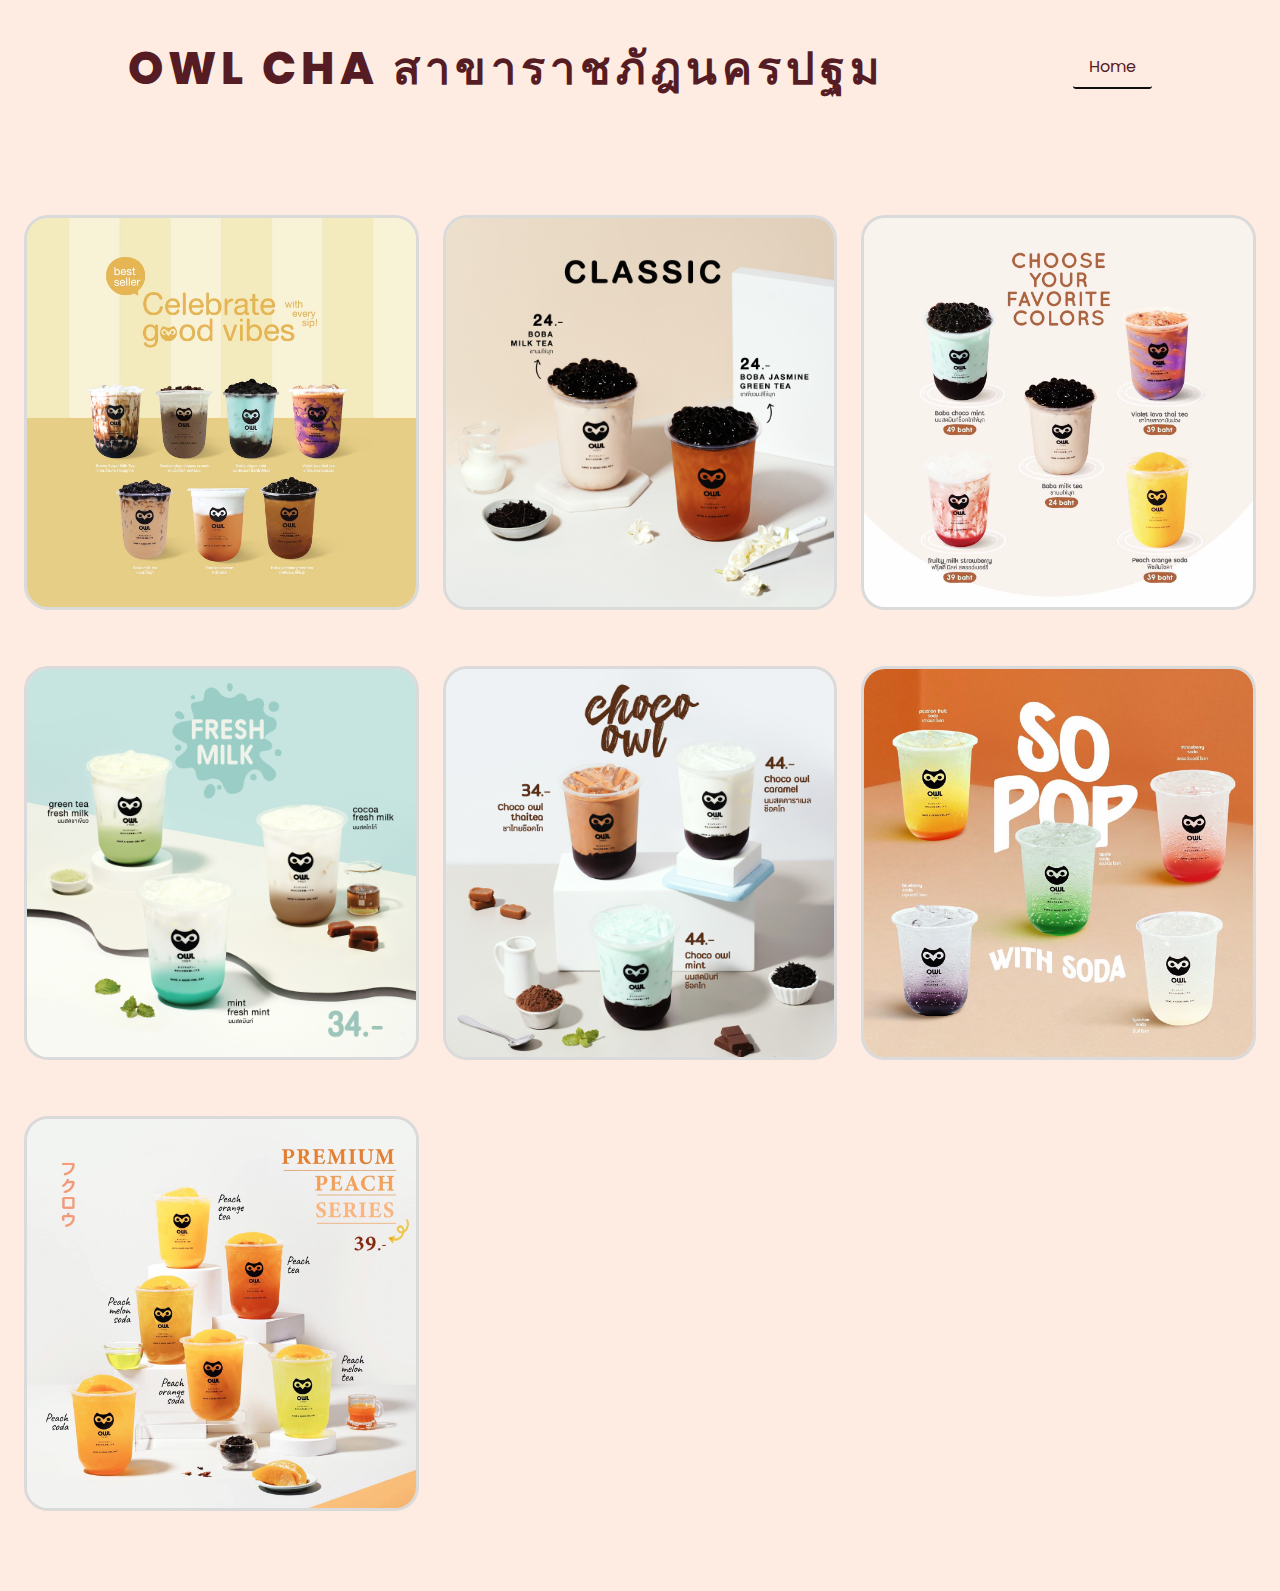
==== main_index.html @ 31bfde72 "first commit" ====
<!DOCTYPE html>
<html lang="en">
<head>
    <meta charset="UTF-8">
    <meta name="viewport" content="width=device-width, initial-scale=1.0">
    <title>SANGKONG - SHOP</title>
    <link rel="stylesheet" href="assets/css/styles.css">
    <link rel="stylesheet" href="main_index.css">
    <link rel="stylesheet" href="https://cdnjs.cloudflare.com/ajax/libs/font-awesome/6.5.1/css/all.min.css" integrity="sha512-DTOQO9RWCH3ppGqcWaEA1BIZOC6xxalwEsw9c2QQeAIftl+Vegovlnee1c9QX4TctnWMn13TZye+giMm8e2LwA==" crossorigin="anonymous" referrerpolicy="no-referrer" />
</head>
<body>
    <header>
        <nav>
            <h1>
                Owl Cha สาขาราชภัฎนครปฐม
            </h1>
            <ul>
                <li><a href="main_index.html">Home</a></li>
            </ul>
        </nav>
    </header>

    <div class="container">
        <div class="card__container">
           <article class="card__article">
              <img src="./product_img/bestseller.jpg" alt="image" class="card__img">
              <div class="card__data">
                <h2 class="card__title">Best Seller</h2>
                 <a href="nb-shop-1.html" class="card__button">Read More</a>
              </div>
           </article>

           <article class="card__article">
              <img src="./product_img/classic.jpg" alt="image" class="card__img">
              <div class="card__data">
                 <h2 class="card__title">Classic</h2>
                 <a href="nb-shop-2.html" class="card__button">Read More</a>
              </div>
           </article>

           <article class="card__article">
              <img src="./product_img/favourite.jpg" alt="image" class="card__img">

              <div class="card__data">
                 <h2 class="card__title">Favourite</h2>
                 <a href="nb-shop-3.html" class="card__button">Read More</a>
              </div>
           </article>

           <article class="card__article">
              <img src="./product_img/freshmilk.jpg" alt="image" class="card__img">

              <div class="card__data">
                 <h2 class="card__title">Fresh Milk</h2>
                 <a href="nb-shop-3.html" class="card__button">Read More</a>
              </div>
           </article>
           
           <article class="card__article">
              <img src="./product_img/choco.jpg" alt="image" class="card__img">

              <div class="card__data">
                 <h2 class="card__title">Choco Owl</h2>
                 <a href="nb-shop-3.html" class="card__button">Read More</a>
              </div>
           </article>

           <article class="card__article">
              <img src="./product_img/menusoda.jpg" alt="image" class="card__img">

              <div class="card__data">
                 <h2 class="card__title">Soda</h2>
                 <a href="nb-shop-3.html" class="card__button">Read More</a>
              </div>
           </article>

           <article class="card__article">
              <img src="./product_img/Peach.jpg" alt="image" class="card__img">

              <div class="card__data">
                 <h2 class="card__title">Peach Premium</h2>
                 <a href="nb-shop-3.html" class="card__button">Read More</a>
              </div>
           </article>

        </div>
     </div>
    
</body>
<script>
    const btn= document.getElementById("btn")
    btn.addEventListener("click", () => {
        document.querySelector("header ul").classList.toggle("show")
    })
</script>
</html>
---- assets/css/styles.css ----
/*=============== GOOGLE FONTS ===============*/
@import url("https://fonts.googleapis.com/css2?family=Poppins:wght@400;500&display=swap");

/*=============== VARIABLES CSS ===============*/
:root {
  /*========== Colors ==========*/
  /*Color mode HSL(hue, saturation, lightness)*/
  --first-color: hsl(82, 60%, 28%);
  --title-color: hsl(0, 0%, 15%);
  --text-color: hsl(0, 0%, 35%);
  --body-color: hsl(0, 0%, 95%);
  --container-color: hsl(0, 0%, 100%);

  /*========== Font and typography ==========*/
  /*.5rem = 8px | 1rem = 16px ...*/
  --body-font: "Poppins", sans-serif;
  --h2-font-size: 1.25rem;
  --small-font-size: .813rem;
}

/*========== Responsive typography ==========*/
@media screen and (min-width: 1120px) {
  :root {
    --h2-font-size: 1.5rem;
    --small-font-size: .875rem;
  }
}

/*=============== BASE ===============*/
* {
  box-sizing: border-box;
  padding: 0;
  margin: 0;
}

body {
  font-family: var(--body-font);
  background-color: var(--body-color);
  color: var(--text-color);
}

img {
  display: block;
  max-width: 100%;
  height: auto;
  border: 3px solid #dadada;
}

button{
  border: none;
  background: none;
  cursor: pointer;
}
/*=============== CARD ===============*/
.container {
  display: grid;
  place-items: center;
  margin-inline: 1.5rem;
  padding-block: 5rem;
}

.card__container {
  display: grid;
  row-gap: 3.5rem;
}

.card__article {
  position: relative;
  overflow: hidden;
}

.card__img {
  width: 328px;
  border-radius: 1.5rem;
}

.card__data {
  width: 280px;
  background-color: var(--container-color);
  padding: 1.5rem 2rem;
  box-shadow: 0 8px 24px hsla(0, 0%, 0%, .15);
  border-radius: 1rem;
  position: absolute;
  bottom: -9rem;
  left: 0;
  right: 0;
  margin-inline: auto;
  opacity: 0;
  transition: opacity 1s 1s;
}

.card__description {
  display: block;
  font-size: var(--small-font-size);
  margin-bottom: .25rem;
}

.card__title {
  font-size: var(--h2-font-size);
  font-weight: 500;
  color: var(--title-color);
  margin-bottom: .75rem;
}

.card__button {
  text-decoration: none;
  font-size: var(--small-font-size);
  font-weight: 500;
  color: var(--first-color);
}

.card__button:hover {
  text-decoration: underline;
}

/* Naming animations in hover */
.card__article:hover .card__data {
  animation: show-data 1s forwards;
  opacity: 1;
  transition: opacity .3s;
}

.card__article:hover {
  animation: remove-overflow 2s forwards;
}

.card__article:not(:hover) {
  animation: show-overflow 2s forwards;
}

.card__article:not(:hover) .card__data {
  animation: remove-data 1s forwards;
}

/* Card animation */
@keyframes show-data {
  50% {
    transform: translateY(-10rem);
  }
  100% {
    transform: translateY(-7rem);
  }
}

@keyframes remove-overflow {
  to {
    overflow: initial;
  }
}

@keyframes remove-data {
  0% {
    transform: translateY(-7rem);
  }
  50% {
    transform: translateY(-10rem);
  }
  100% {
    transform: translateY(.5rem);
  }
}

@keyframes show-overflow {
  0% {
    overflow: initial;
    pointer-events: none;
  }
  50% {
    overflow: hidden;
  }
}

/*=============== BREAKPOINTS ===============*/
/* For small devices */
@media screen and (max-width: 340px) {
  .container {
    margin-inline: 1rem;
  }

  .card__data {
    width: 250px;
    padding: 1rem;
  }
}

/* For medium devices */
@media screen and (min-width: 768px) {
  .card__container {
    grid-template-columns: repeat(2, 1fr);
    column-gap: 1.5rem;
  }
}


/* For large devices */
@media screen and (min-width: 1120px) {
  .container {
    height: 100%;
  }

  .card__container {
    grid-template-columns: repeat(3, 1fr);
  }
  .card__img {
    width: 448px;
  }
  .card__data {
    width: 316px;
    padding-inline: 2.5rem;
  }
}
---- main_index.css ----
@import url("https://fonts.googleapis.com/css2?family=Poppins:ital,wght@0,100;0,200;0,300;0,400;0,500;0,600;0,700;0,800;0,900;1,100;1,200;1,300;1,400;1,500;1,600;1,700;1,800;1,900&display=swap");

:root {
  --bg: #feece2;
  --blue: #0e0e0e;
}

* {
  padding: 0;
  margin: 0;
  box-sizing: border-box;
  font-family: "Poppins", sans-serif;
}

body {
  background: var(--bg);
  color: white;
}

header nav {
  height: 15vh;
  width: 80%;
  margin: 0 auto;

  display: flex;
  justify-content: space-between;
  align-items: center;
}

header h1 {
  font-size: 45px;
  color: #561c24;
  font-weight: 800;
  text-transform: uppercase;
  letter-spacing: 5px;
}

header ul {
  display: flex;
  gap: 5rem;
  list-style: none;
}

header a {
  display: block;
  color: #561c24;
  text-decoration: none;

  border-radius: 0.2rem;
  padding: 0.5rem 1rem;

  transition: 0.2s ease-in;
  border-bottom: 2px solid var(--blue);

  overflow: hidden;
  position: relative;
}

header a::before {
  content: "";
  position: absolute;
  left: 0;
  top: 0;

  width: 100%;
  height: 100%;
  border-radius: 0.1rem;
  z-index: -1;

  transition: 0.2s ease-in;
  transform: translateX(-101%);
  background: var(--blue);
}

header a:hover::before {
  transform: translateX(0);
}

header a:hover {
  color: rgb(255, 255, 255);
}

#btn {
  all: unset;
  cursor: pointer;
  transition: 0.5s ease-out;

  display: none;
}

#btn:hover {
  transform: rotate(180deg);
  color: var(--blue);
}

.s-container {
  min-height: 80vh;
  width: 90%;
  margin: auto;

  display: flex;
  justify-content: center;
  align-items: center;
  gap: 5rem;
}

img {
  width: 350px;
  border-radius: 50%;
}

.content {
  display: flex;
  flex-direction: column;
  justify-content: center;

  max-width: 40%;
}

.subtitle {
  letter-spacing: 2px;
  font-weight: 600;
  margin-bottom: 0.5rem;
}

.title {
  font-size: 2.5rem;
  font-weight: 400;
  line-height: 3rem;
  margin-bottom: 1rem;
}

.title span {
  font-weight: 700;
}

.description {
  line-height: 1.5rem;
  margin-bottom: 2rem;
  color: #dfdfdf;
}

.buttons {
  display: flex;
  gap: 1rem;
}

.buttons button,
.buttons a {
  font-size: 1rem;
  font-weight: 600;
  letter-spacing: 2px;
  color: black;

  padding: 0.8rem 1.6rem;
  outline: none;
  border: none;
  border-radius: 10px;

  transition: 0.3s ease-out;
  cursor: pointer;
  box-shadow: 3px 3px 0 rgba(0, 0, 0, 0.4);
}

.buttons button:hover,
.buttons a:hover {
  transform: scale(1.1);
}

.buttons a {
  text-decoration: none;
  background-color: var(--blue);
}

.buttons button:hover {
  background-color: var(--blue);
}

/* Responsivness  */

/* @media only screen and (max-width: 850px){
    #btn{
        display: block;
    }

    header ul{
        position: absolute;
        right: 5vh;
        top: 15vh;

        width: 300px;
        height: 400px;
        border-top-right-radius: 1rem;
        border-bottom-left-radius: 1rem;

        background: #0000007f;
        backdrop-filter: blur(5px);

        flex-direction: column;
        justify-content: center;
        align-items: center;
    }

    header ul.show{
        display: none;
    }

    .s-container{
        flex-direction: column;
        gap: 2rem;
        padding-bottom: 2rem;
    }
    .content{
        max-width: 80%;
        text-align: center;
    }

    .buttons{
        margin: auto;
    }
}

@media only screen and (max-width: 550px){
    .content{
        width: 100%;
    }
    img{
        width: 300px;
    }
    header ul{
        width: 80%;
        left: 50%;
        transform: translateX(-50%);
    }
} */
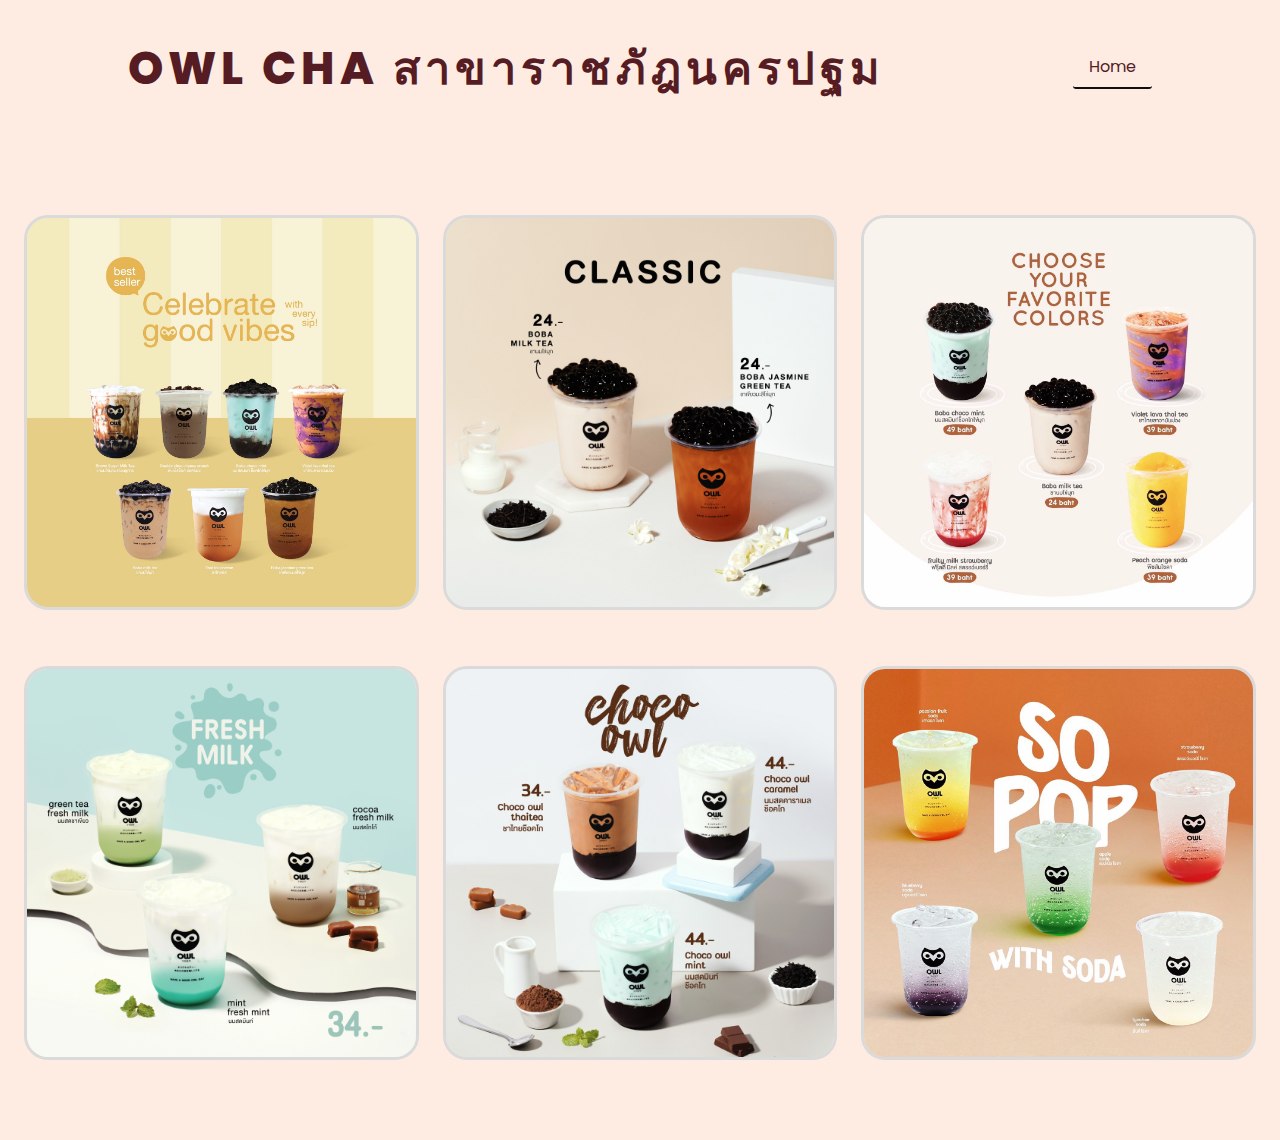
==== commit 75ba3430: "updatepage" ====
--- a/main_index.html
+++ b/main_index.html
@@ -3,7 +3,7 @@
 <head>
     <meta charset="UTF-8">
     <meta name="viewport" content="width=device-width, initial-scale=1.0">
-    <title>SANGKONG - SHOP</title>
+    <title>Owl Cha</title>
     <link rel="stylesheet" href="assets/css/styles.css">
     <link rel="stylesheet" href="main_index.css">
     <link rel="stylesheet" href="https://cdnjs.cloudflare.com/ajax/libs/font-awesome/6.5.1/css/all.min.css" integrity="sha512-DTOQO9RWCH3ppGqcWaEA1BIZOC6xxalwEsw9c2QQeAIftl+Vegovlnee1c9QX4TctnWMn13TZye+giMm8e2LwA==" crossorigin="anonymous" referrerpolicy="no-referrer" />
@@ -52,7 +52,7 @@
 
               <div class="card__data">
                  <h2 class="card__title">Fresh Milk</h2>
-                 <a href="nb-shop-3.html" class="card__button">Read More</a>
+                 <a href="nb-shop-4.html" class="card__button">Read More</a>
               </div>
            </article>
            
@@ -61,7 +61,7 @@
 
               <div class="card__data">
                  <h2 class="card__title">Choco Owl</h2>
-                 <a href="nb-shop-3.html" class="card__button">Read More</a>
+                 <a href="nb-shop-5.html" class="card__button">Read More</a>
               </div>
            </article>
 
@@ -70,16 +70,7 @@
 
               <div class="card__data">
                  <h2 class="card__title">Soda</h2>
-                 <a href="nb-shop-3.html" class="card__button">Read More</a>
-              </div>
-           </article>
-
-           <article class="card__article">
-              <img src="./product_img/Peach.jpg" alt="image" class="card__img">
-
-              <div class="card__data">
-                 <h2 class="card__title">Peach Premium</h2>
-                 <a href="nb-shop-3.html" class="card__button">Read More</a>
+                 <a href="nb-shop-6.html" class="card__button">Read More</a>
               </div>
            </article>
 
